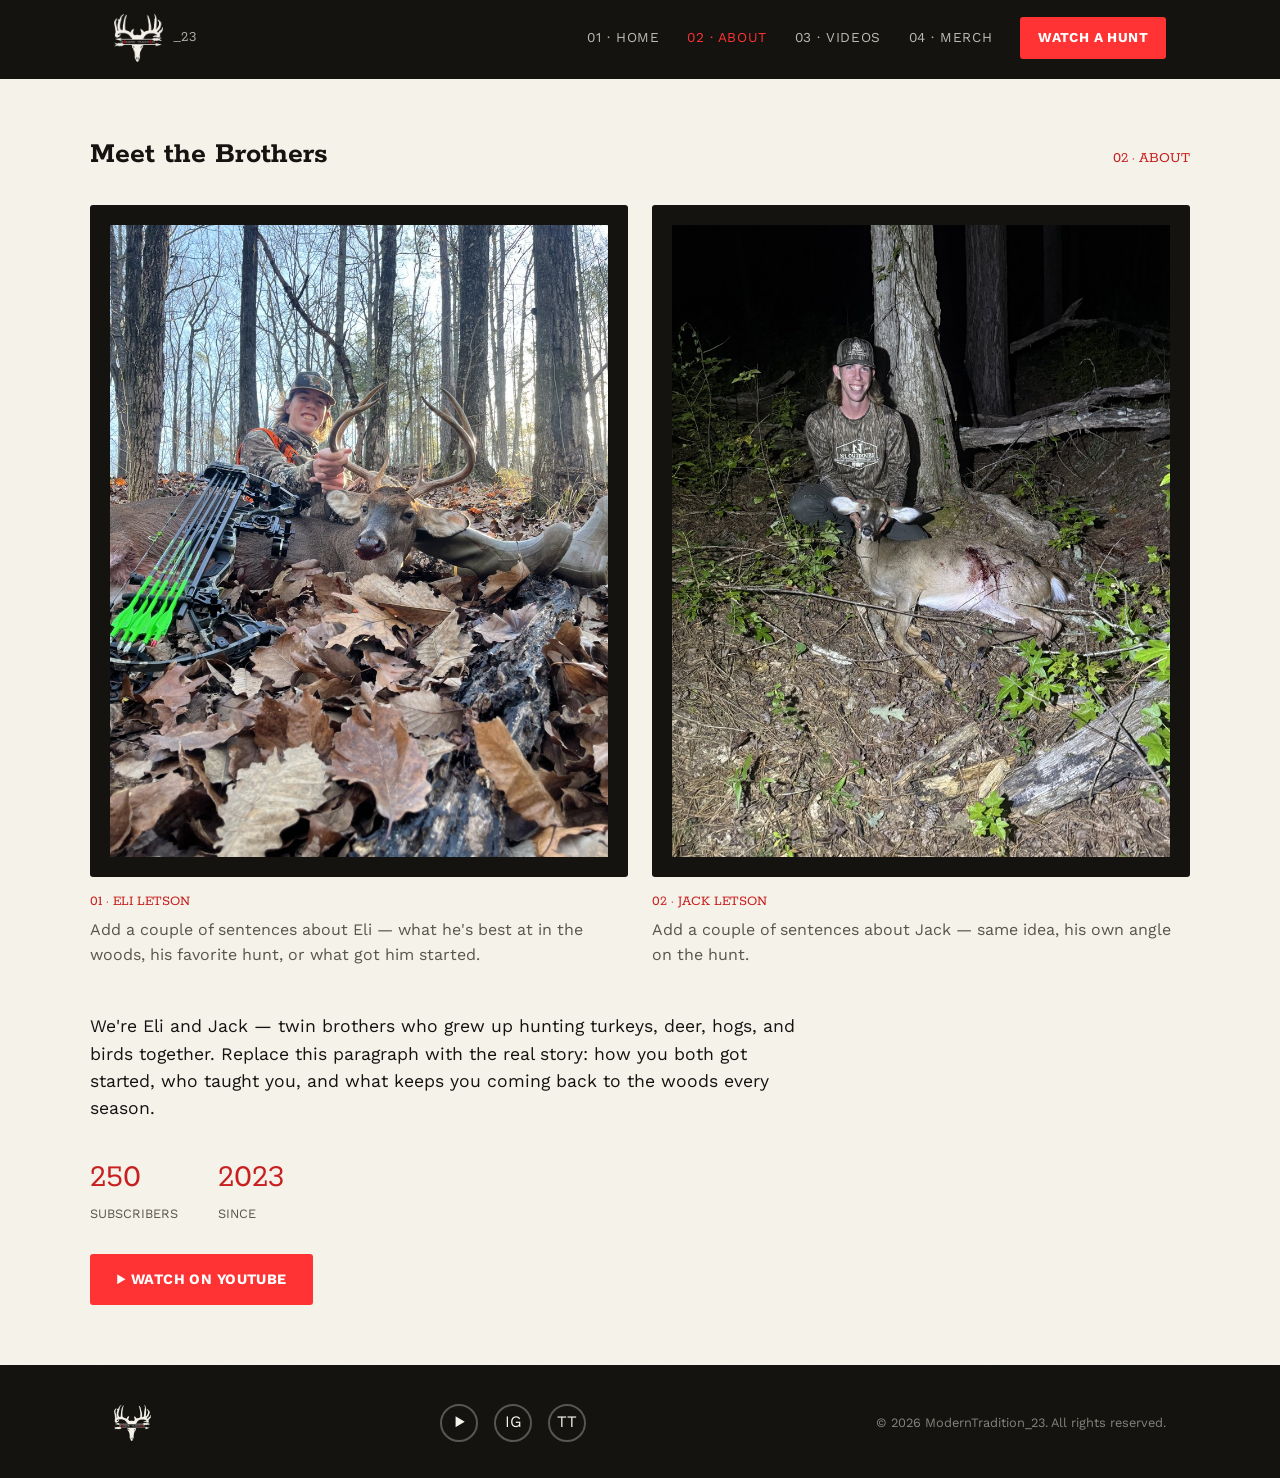
==== about.html @ 741113a1 "Initial commit of MDT website Co-Authored-By: Claude Sonnet 5 <noreply@anthropic.com>" ====
<!DOCTYPE html>
<html lang="en">
<head>
  <meta charset="UTF-8">
  <meta name="viewport" content="width=device-width, initial-scale=1.0">
  <title>About — ModernTradition_23</title>
  <link rel="preconnect" href="https://fonts.googleapis.com">
  <link href="https://fonts.googleapis.com/css2?family=Rokkitt:wght@500;700&family=Work+Sans:wght@400;500;600;700&display=swap" rel="stylesheet">
  <link rel="stylesheet" href="style.css">
</head>
<body>

  <header class="site-header">
    <div class="header-inner">
      <a href="index.html" class="logo-mark"><img src="logo_reversed_240.png" alt="ModernTradition_23 logo"><span class="logo-handle">_23</span></a>
      <button class="nav-toggle" id="navToggle" aria-label="Toggle menu" aria-expanded="false">☰</button>
      <nav class="site-nav" id="siteNav">
        <a href="index.html" class="nav-link">01 · Home</a>
        <a href="about.html" class="nav-link active">02 · About</a>
        <a href="videos.html" class="nav-link">03 · Videos</a>
        <a href="merch.html" class="nav-link">04 · Merch</a>
        <a href="https://youtube.com/@ModernTradition_23" class="nav-cta" target="_blank" rel="noopener">Watch a Hunt</a>
      </nav>
    </div>
    <div class="tag-strip" aria-hidden="true"></div>
  </header>

  <section class="section wrap">
    <div class="section-head">
      <h2>Meet the Brothers</h2>
      <span class="section-num">02 · ABOUT</span>
    </div>

    <!-- Twins get equal billing, side by side — the "01 / 02" numbering
         here actually means something, since they're a pair. -->
    <div class="twins-row">
      <div class="twin-card">
        <img src="eli.jpg" alt="Eli Letson" class="portrait-block portrait-photo">
        <div class="twin-num">01 · Eli Letson</div>
        <p style="color:var(--color-ink-soft);">
          Add a couple of sentences about Eli — what he's best at in the woods,
          his favorite hunt, or what got him started.
        </p>
      </div>
      <div class="twin-card">
        <img src="jack.jpg" alt="Jack Letson" class="portrait-block portrait-photo">
        <div class="twin-num">02 · Jack Letson</div>
        <p style="color:var(--color-ink-soft);">
          Add a couple of sentences about Jack — same idea, his own angle
          on the hunt.
        </p>
      </div>
    </div>

    <!-- ✏️ CUSTOMIZE: the shared origin story, in the brothers' own voice -->
    <p style="font-size:1.1rem; max-width:720px; margin-bottom:20px;">
      We're Eli and Jack — twin brothers who grew up hunting turkeys, deer,
      hogs, and birds together. Replace this paragraph with the real story:
      how you both got started, who taught you, and what keeps you coming
      back to the woods every season.
    </p>

    <div class="stat-row">
      <div>
        <div class="stat-num" id="subscriberCount">250</div>
        <div class="stat-label">Subscribers</div>
      </div>
      <div>
        <div class="stat-num">2023</div>
        <div class="stat-label">Since</div>
      </div>
    </div>

    <a href="https://youtube.com/@ModernTradition_23" class="btn btn-primary" target="_blank" rel="noopener">▶ Watch on YouTube</a>
  </section>

  <footer class="site-footer">
    <div class="tag-strip" aria-hidden="true"></div>
    <div class="footer-inner">
      <span class="logo-mark"><img src="logo_reversed_240.png" alt="ModernTradition_23 logo"></span>
      <div class="social-links">
        <a href="https://youtube.com/@ModernTradition_23" target="_blank" rel="noopener" aria-label="YouTube">▶</a>
        <a href="https://www.instagram.com/modern_tradition23" target="_blank" rel="noopener" aria-label="Instagram">IG</a>
        <a href="https://www.tiktok.com/@Modern_tradition_23" target="_blank" rel="noopener" aria-label="TikTok">TT</a>
      </div>
      <span class="footer-note">© 2026 ModernTradition_23. All rights reserved.</span>
    </div>
  </footer>

  <script src="script.js"></script>
</body>
</html>
---- style.css ----
/* ============================================
   MODERNTRADITION_23 — shared stylesheet
   Palette now matches the real logo: black,
   white/paper, and target red.
============================================ */

:root {
  --color-paper: #F5F2EA;
  --color-paper-light: #FFFFFF;
  --color-ink: #141310;
  --color-ink-soft: #58554B;
  --color-red: #FF3333;
  --color-red-deep: #C81F1F;

  --font-display: "Rokkitt", serif;
  --font-body: "Work Sans", sans-serif;

  --max-width: 1100px;
  --radius: 3px;
}

* { box-sizing: border-box; margin: 0; padding: 0; }
html { scroll-behavior: smooth; }

body {
  background: var(--color-paper);
  color: var(--color-ink);
  font-family: var(--font-body);
  line-height: 1.55;
  -webkit-font-smoothing: antialiased;
}

img { max-width: 100%; display: block; }
a { color: inherit; text-decoration: none; }

a:focus-visible,
button:focus-visible {
  outline: 3px solid var(--color-red);
  outline-offset: 2px;
}

h1, h2, h3 {
  font-family: var(--font-display);
  font-weight: 700;
  line-height: 1.05;
}

.wrap {
  max-width: var(--max-width);
  margin: 0 auto;
  padding: 0 24px;
}

/* Signature divider: dashed line, echoes a tag's perforated edge */
.tag-strip {
  height: 3px;
  border-top: 3px dashed var(--color-ink);
  opacity: 0.35;
}

/* ---- Header / nav ---- */
.site-header {
  background: var(--color-ink);
  color: var(--color-paper);
  position: sticky;
  top: 0;
  z-index: 50;
}

.header-inner {
  max-width: var(--max-width);
  margin: 0 auto;
  padding: 14px 24px;
  display: flex;
  align-items: center;
  justify-content: space-between;
}

.logo-mark {
  display: flex;
  align-items: center;
  gap: 10px;
}
.logo-mark img {
  height: 48px;
  width: auto;
  /* the source PNG has a transparent background, so it sits cleanly on the dark header */
}
.logo-handle {
  font-family: var(--font-display);
  font-size: 0.95rem;
  letter-spacing: 0.03em;
  color: var(--color-paper);
  opacity: 0.7;
}

.nav-toggle {
  display: none;
  background: none;
  border: 2px solid var(--color-paper);
  color: var(--color-paper);
  font-size: 1rem;
  padding: 6px 10px;
  border-radius: var(--radius);
  cursor: pointer;
}

.site-nav {
  display: flex;
  align-items: center;
  gap: 28px;
}

.nav-link {
  font-size: 0.85rem;
  letter-spacing: 0.04em;
  text-transform: uppercase;
  opacity: 0.75;
  transition: opacity 0.15s ease;
}
.nav-link:hover,
.nav-link.active { opacity: 1; }
.nav-link.active { color: var(--color-red); }

.nav-cta {
  background: var(--color-red);
  color: #fff;
  font-weight: 700;
  font-size: 0.85rem;
  padding: 10px 18px;
  border-radius: var(--radius);
  text-transform: uppercase;
  letter-spacing: 0.03em;
  transition: transform 0.15s ease;
}
.nav-cta:hover { transform: translateY(-2px); }

@media (max-width: 760px) {
  .nav-toggle { display: block; }
  .site-nav {
    position: absolute;
    top: 100%;
    left: 0;
    right: 0;
    background: var(--color-ink);
    flex-direction: column;
    align-items: flex-start;
    gap: 0;
    max-height: 0;
    overflow: hidden;
    transition: max-height 0.25s ease;
  }
  .site-nav.open { max-height: 320px; }
  .nav-link, .nav-cta {
    width: 100%;
    padding: 16px 24px;
    border-top: 1px solid rgba(245,242,234,0.12);
  }
  .nav-cta { border-radius: 0; text-align: center; }
}

/* ---- Buttons ---- */
.btn {
  display: inline-block;
  padding: 14px 26px;
  border-radius: var(--radius);
  font-weight: 700;
  text-transform: uppercase;
  letter-spacing: 0.03em;
  font-size: 0.9rem;
  transition: transform 0.15s ease;
}
.btn:hover { transform: translateY(-2px); }
.btn-primary { background: var(--color-red); color: #fff; }
.btn-outline {
  background: transparent;
  border: 2px solid var(--color-ink);
  color: var(--color-ink);
}

/* ---- Hero ---- */
.hero { padding: 70px 0 60px; text-align: center; }

.eyebrow {
  display: inline-flex;
  align-items: center;
  gap: 8px;
  font-size: 0.8rem;
  letter-spacing: 0.08em;
  text-transform: uppercase;
  color: var(--color-ink-soft);
  font-weight: 700;
  margin-bottom: 20px;
}

.blaze-dot {
  width: 8px;
  height: 8px;
  border-radius: 50%;
  background: var(--color-red);
  animation: pulse 1.8s infinite ease-in-out;
}
@media (prefers-reduced-motion: reduce) { .blaze-dot { animation: none; } }
@keyframes pulse { 0%, 100% { opacity: 1; } 50% { opacity: 0.3; } }

.hero-logo { width: 150px; margin: 0 auto 26px; }

.species-row {
  display: flex;
  gap: 10px;
  justify-content: center;
  flex-wrap: wrap;
  margin-bottom: 26px;
}
.species-chip {
  font-family: var(--font-display);
  font-size: 0.78rem;
  text-transform: uppercase;
  letter-spacing: 0.05em;
  background: var(--color-paper-light);
  border: 2px solid var(--color-ink);
  padding: 5px 14px;
  border-radius: 999px;
}

.hero h1 { font-size: clamp(2.2rem, 5.4vw, 3.6rem); margin-bottom: 18px; }
.hero h1 .highlight { color: var(--color-red); }

.hero-sub {
  max-width: 580px;
  margin: 0 auto 34px;
  color: var(--color-ink-soft);
  font-size: 1.1rem;
}

.hero-actions { display: flex; gap: 16px; justify-content: center; flex-wrap: wrap; }

/* ---- Sections ---- */
.section { padding: 60px 0; }
.section-head {
  display: flex;
  align-items: baseline;
  justify-content: space-between;
  margin-bottom: 34px;
  flex-wrap: wrap;
  gap: 10px;
}
.section-head h2 { font-size: 1.9rem; }
.section-num {
  font-family: var(--font-display);
  color: var(--color-red-deep);
  font-size: 0.95rem;
  text-transform: uppercase;
}

/* ---- Card grid ---- */
.grid {
  display: grid;
  grid-template-columns: repeat(auto-fit, minmax(260px, 1fr));
  gap: 30px;
}

/* "Game tag" card — punch hole is red now, echoing the logo's target rings */
.card {
  position: relative;
  display: block;
  background: var(--color-paper-light);
  border: 2px solid var(--color-ink);
  border-radius: var(--radius);
  overflow: hidden;
  padding-top: 22px;
  transition: transform 0.15s ease;
}
.card:hover { transform: translateY(-3px); }
.card::before {
  content: "";
  position: absolute;
  top: 8px;
  left: 16px;
  width: 10px;
  height: 10px;
  border-radius: 50%;
  border: 2px solid var(--color-red);
  z-index: 2;
}
.card::after {
  content: "";
  position: absolute;
  top: 20px;
  left: 0;
  right: 0;
  border-top: 2px dashed var(--color-ink);
  opacity: 0.3;
}

.card-thumb {
  aspect-ratio: 16 / 9;
  position: relative;
  background: var(--color-paper);
  overflow: hidden;
}
.card-thumb img {
  width: 100%;
  height: 100%;
  object-fit: cover;
  display: block;
}
.card-thumb .duration {
  position: absolute;
  bottom: 8px;
  right: 8px;
  background: var(--color-ink);
  color: var(--color-paper);
  font-size: 0.75rem;
  padding: 2px 6px;
  border-radius: 3px;
}
.play-badge {
  position: absolute;
  top: 50%;
  left: 50%;
  transform: translate(-50%, -50%);
  width: 44px;
  height: 44px;
  border-radius: 50%;
  background: rgba(20,19,16,0.75);
  color: var(--color-paper);
  display: flex;
  align-items: center;
  justify-content: center;
  font-size: 0.95rem;
}
.card-body { padding: 18px; }
.card-body h3 { font-size: 1rem; text-transform: none; margin-bottom: 6px; font-weight: 700; }
.card-tag {
  display: inline-block;
  font-size: 0.7rem;
  text-transform: uppercase;
  letter-spacing: 0.05em;
  color: var(--color-red-deep);
  font-weight: 700;
  margin-bottom: 8px;
}

.price {
  font-family: var(--font-display);
  font-size: 1.25rem;
  color: var(--color-red);
  margin: 10px 0 14px;
}

/* ---- Filter tabs ---- */
.filter-bar { display: flex; gap: 10px; flex-wrap: wrap; margin-bottom: 36px; }
.filter-btn {
  background: transparent;
  border: 2px solid var(--color-ink);
  padding: 8px 16px;
  border-radius: 999px;
  font-family: var(--font-body);
  font-weight: 600;
  font-size: 0.85rem;
  cursor: pointer;
  transition: background 0.15s ease, color 0.15s ease;
}
.filter-btn.active,
.filter-btn:hover { background: var(--color-ink); color: var(--color-paper); }

/* ---- About page ---- */
.twins-row {
  display: grid;
  grid-template-columns: 1fr 1fr;
  gap: 24px;
  margin-bottom: 46px;
}
@media (max-width: 620px) { .twins-row { grid-template-columns: 1fr; } }
.twin-card { text-align: left; }
.portrait-block {
  aspect-ratio: 4/5;
  background: var(--color-ink);
  border-radius: var(--radius);
  display: flex;
  align-items: center;
  justify-content: center;
  color: var(--color-paper);
  font-family: var(--font-display);
  text-align: center;
  padding: 20px;
  margin-bottom: 14px;
}
.portrait-photo {
  object-fit: cover;
  width: 100%;
}

.twin-num {
  font-family: var(--font-display);
  color: var(--color-red-deep);
  font-size: 0.9rem;
  text-transform: uppercase;
  margin-bottom: 4px;
}
.twin-card h3 { font-size: 1.3rem; margin-bottom: 8px; }

.stat-row { display: flex; gap: 40px; margin: 30px 0; flex-wrap: wrap; }
.stat-num { font-family: var(--font-display); font-size: 2.1rem; color: var(--color-red-deep); }
.stat-label { font-size: 0.8rem; text-transform: uppercase; color: var(--color-ink-soft); }

/* ---- CTA band ---- */
.cta-band { background: var(--color-ink); color: var(--color-paper); text-align: center; padding: 60px 24px; }
.cta-band h2 { font-size: 2.1rem; margin-bottom: 16px; }
.cta-band p { color: rgba(245,242,234,0.7); margin-bottom: 28px; }

/* ---- Footer ---- */
.site-footer { background: var(--color-ink); color: var(--color-paper); }
.footer-inner {
  max-width: var(--max-width);
  margin: 0 auto;
  padding: 36px 24px;
  display: flex;
  justify-content: space-between;
  align-items: center;
  flex-wrap: wrap;
  gap: 16px;
}
.footer-inner .logo-mark img { height: 36px; }
.social-links { display: flex; gap: 16px; }
.social-links a {
  border: 2px solid rgba(245,242,234,0.3);
  border-radius: 50%;
  width: 38px;
  height: 38px;
  display: flex;
  align-items: center;
  justify-content: center;
  transition: border-color 0.15s ease;
}
.social-links a:hover { border-color: var(--color-red); }
.footer-note { font-size: 0.8rem; color: rgba(245,242,234,0.5); }
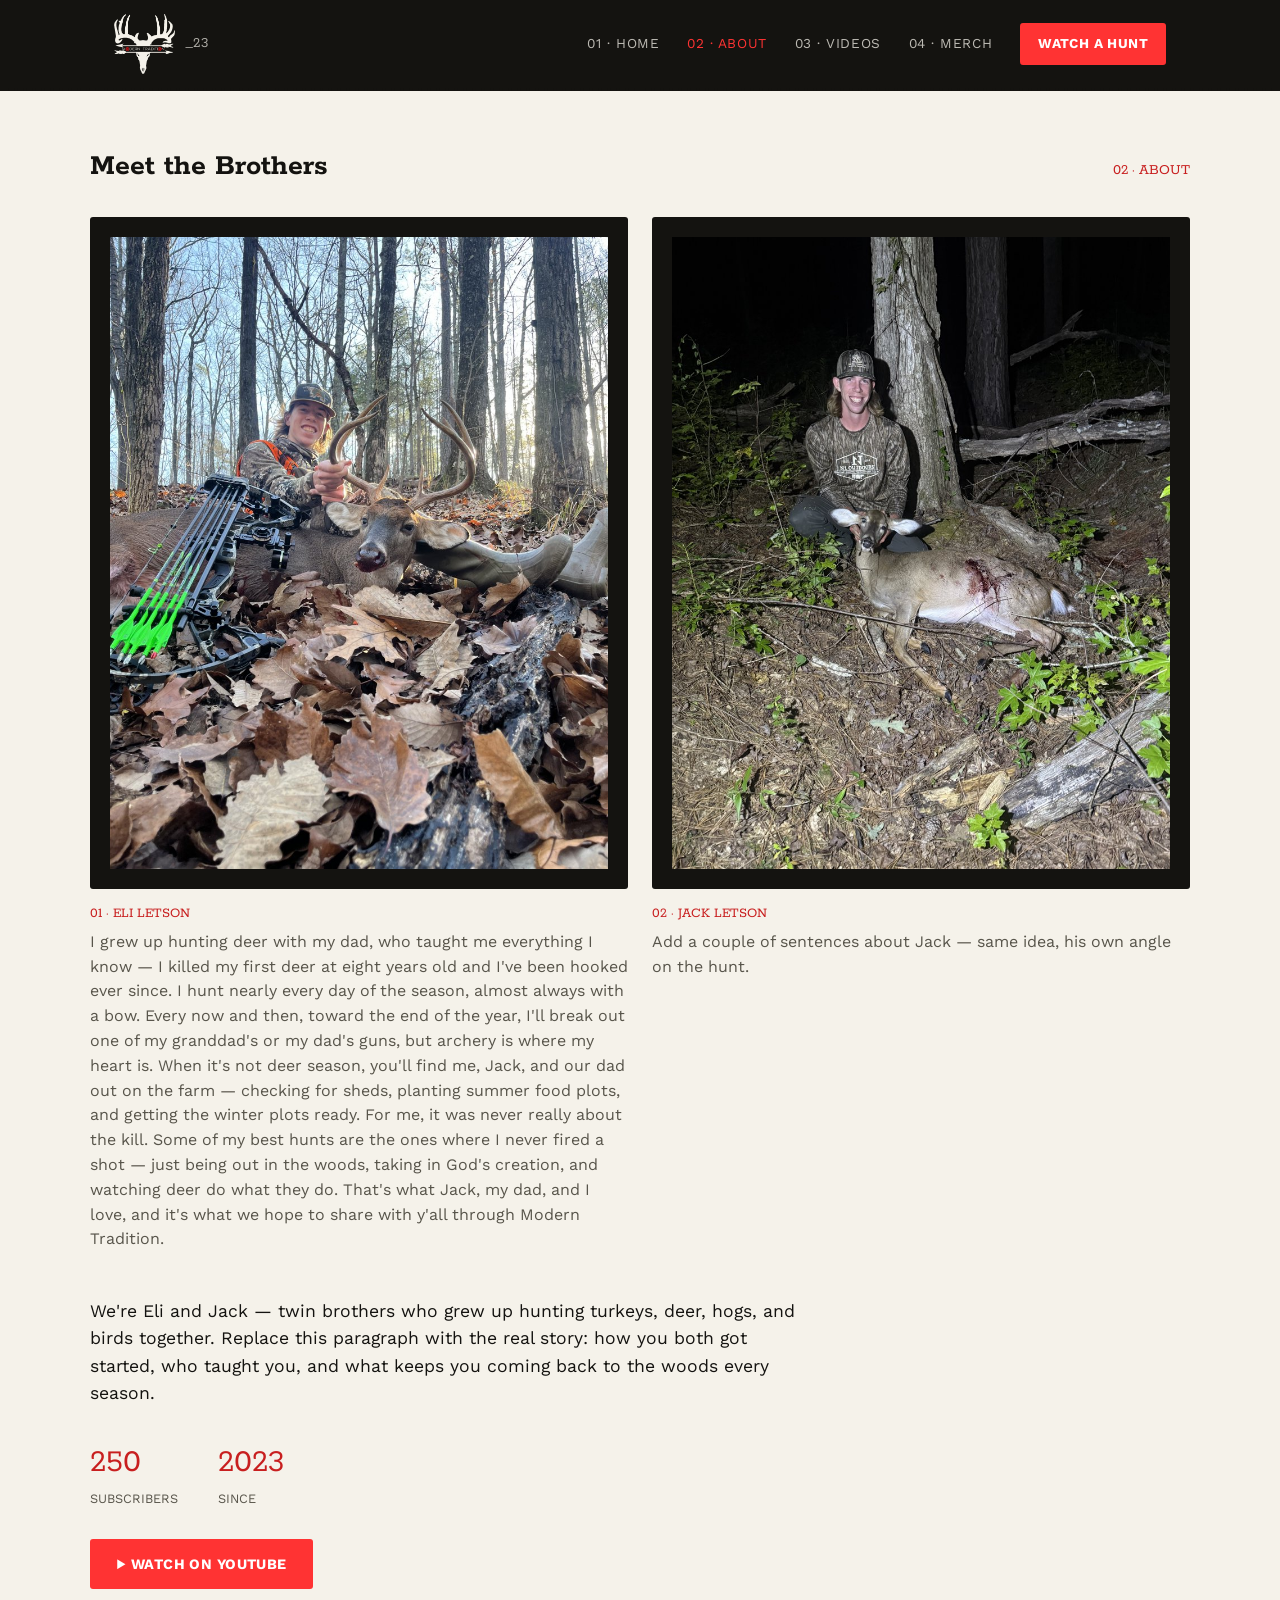
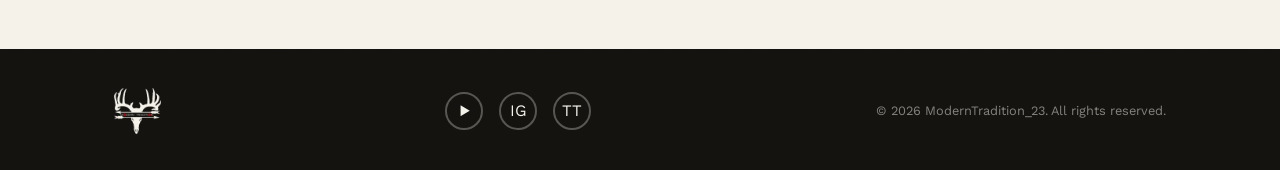
==== commit b25950de: "Add Eli's bio to the About page Co-Authored-By: Claude Sonnet 5 <noreply@anthropic.com>" ====
--- a/about.html
+++ b/about.html
@@ -38,8 +38,18 @@
         <img src="eli.jpg" alt="Eli Letson" class="portrait-block portrait-photo">
         <div class="twin-num">01 · Eli Letson</div>
         <p style="color:var(--color-ink-soft);">
-          Add a couple of sentences about Eli — what he's best at in the woods,
-          his favorite hunt, or what got him started.
+          I grew up hunting deer with my dad, who taught me everything I know —
+          I killed my first deer at eight years old and I've been hooked ever
+          since. I hunt nearly every day of the season, almost always with a
+          bow. Every now and then, toward the end of the year, I'll break out
+          one of my granddad's or my dad's guns, but archery is where my heart
+          is. When it's not deer season, you'll find me, Jack, and our dad out
+          on the farm — checking for sheds, planting summer food plots, and
+          getting the winter plots ready. For me, it was never really about
+          the kill. Some of my best hunts are the ones where I never fired a
+          shot — just being out in the woods, taking in God's creation, and
+          watching deer do what they do. That's what Jack, my dad, and I love,
+          and it's what we hope to share with y'all through Modern Tradition.
         </p>
       </div>
       <div class="twin-card">
--- a/style.css
+++ b/style.css
@@ -82,7 +82,7 @@
   gap: 10px;
 }
 .logo-mark img {
-  height: 48px;
+  height: 60px;
   width: auto;
   /* the source PNG has a transparent background, so it sits cleanly on the dark header */
 }
@@ -203,7 +203,7 @@
 @media (prefers-reduced-motion: reduce) { .blaze-dot { animation: none; } }
 @keyframes pulse { 0%, 100% { opacity: 1; } 50% { opacity: 0.3; } }
 
-.hero-logo { width: 150px; margin: 0 auto 26px; }
+.hero-logo { width: 320px; margin: 0 auto 26px; }
 
 .species-row {
   display: flex;
@@ -422,7 +422,7 @@
   flex-wrap: wrap;
   gap: 16px;
 }
-.footer-inner .logo-mark img { height: 36px; }
+.footer-inner .logo-mark img { height: 46px; }
 .social-links { display: flex; gap: 16px; }
 .social-links a {
   border: 2px solid rgba(245,242,234,0.3);
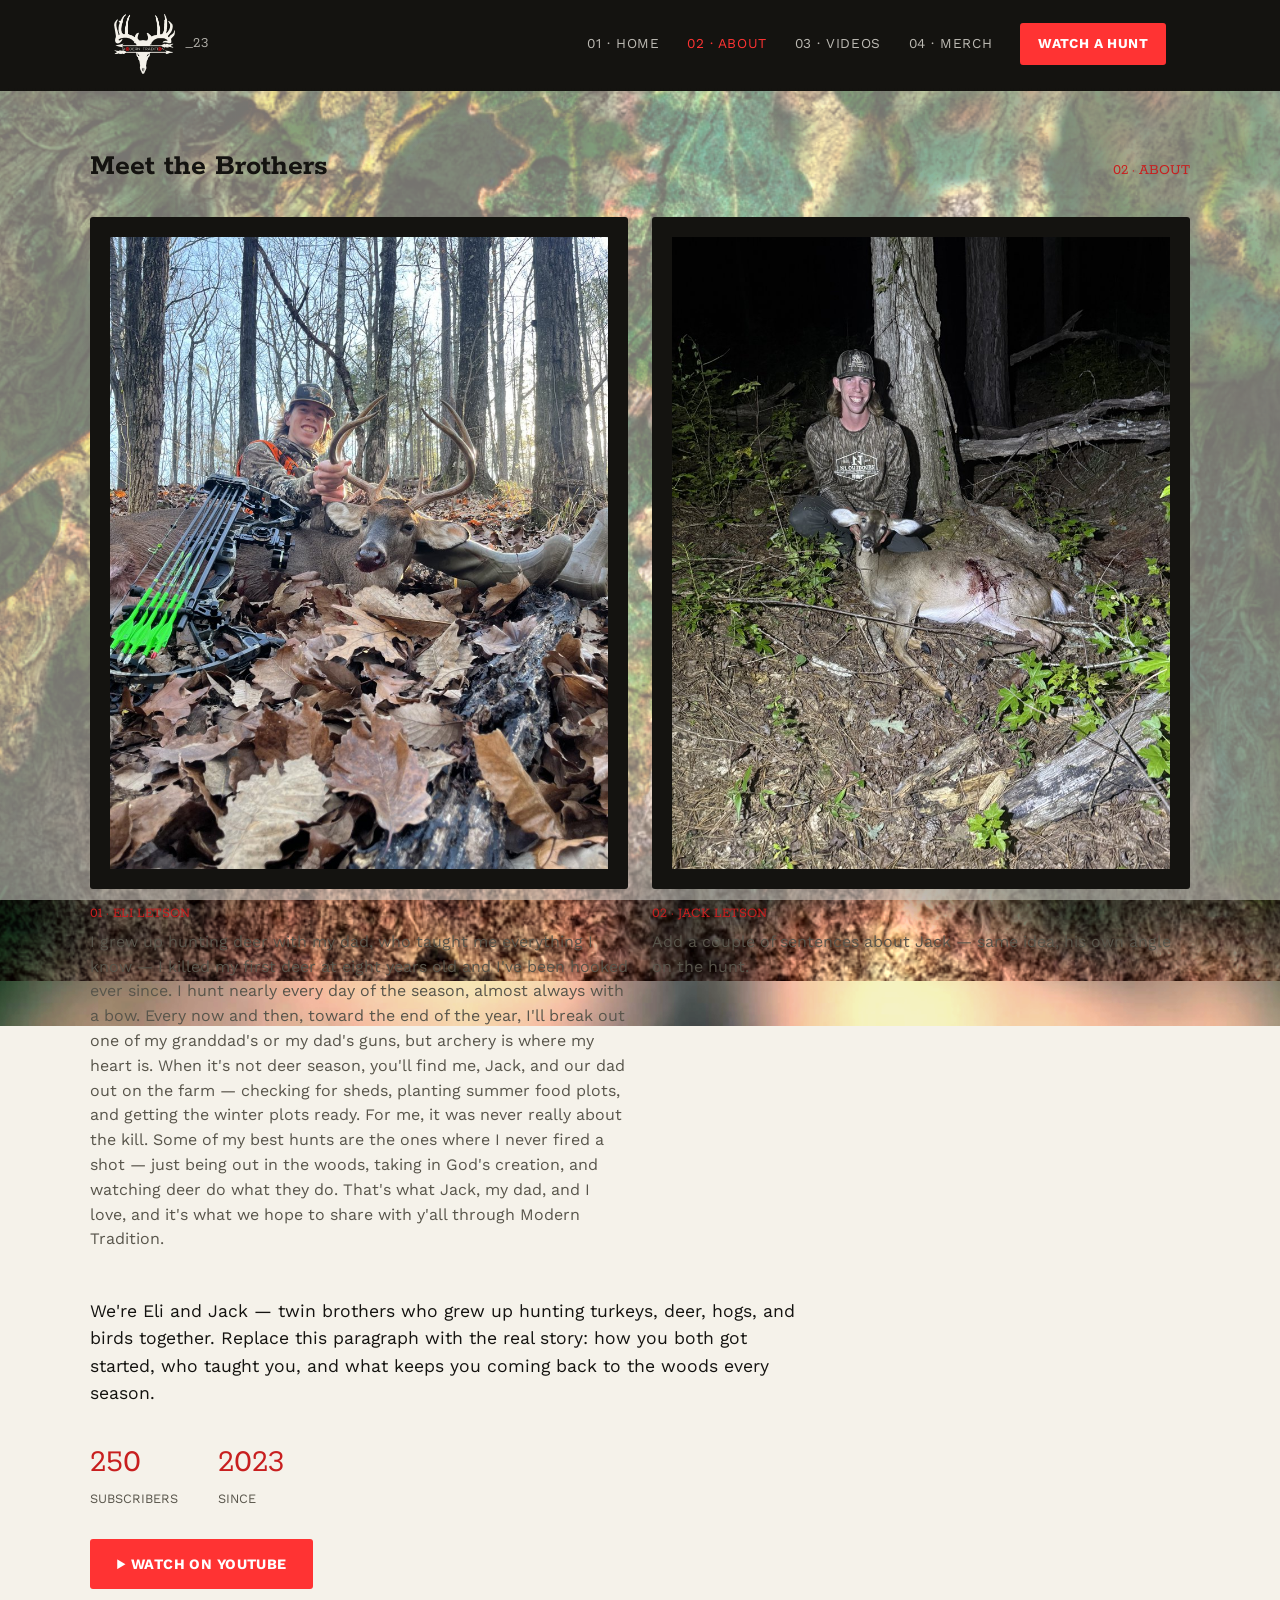
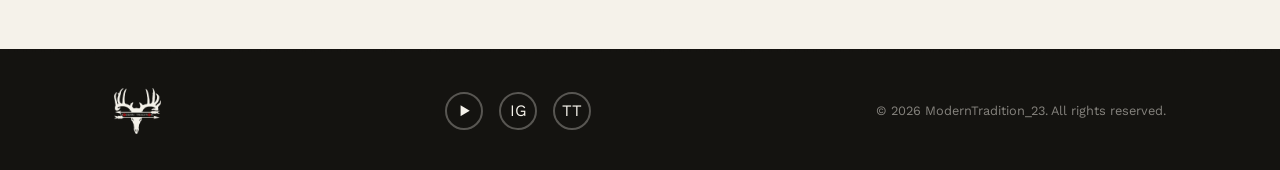
==== commit 878793e2: "Add leaf-camo parallax background across all pages Real oak leaf and tree bark photos (free-license," ====
--- a/about.html
+++ b/about.html
@@ -9,6 +9,11 @@
   <link rel="stylesheet" href="style.css">
 </head>
 <body>
+
+  <div class="camo-backdrop-bark" aria-hidden="true"></div>
+  <div class="camo-backdrop-leaves" aria-hidden="true"></div>
+  <div class="camo-backdrop-vignette" aria-hidden="true"></div>
+  <div class="camo-backdrop-tint" aria-hidden="true"></div>
 
   <header class="site-header">
     <div class="header-inner">
--- a/style.css
+++ b/style.css
@@ -32,6 +32,54 @@
 
 img { max-width: 100%; display: block; }
 a { color: inherit; text-decoration: none; }
+
+/* ============================================
+   CAMO BACKDROP — real photos, not a print.
+   Oak leaves blended over tree bark, each layer
+   scrolling at a slightly different speed so the
+   leaves visually separate from the branches
+   behind them. Photos: Cafer Sevinç (leaves) &
+   SweeMing Young (bark) via Pexels, free-use
+   license, no attribution required.
+============================================ */
+.camo-backdrop-bark {
+  position: fixed;
+  top: -9%; left: -2%;
+  width: 104%; height: 118%;
+  z-index: -4;
+  background-image: url("bg-camo-bark.jpg");
+  background-size: cover;
+  background-position: center 40%;
+  filter: saturate(1.05) contrast(1.15) sepia(.1) brightness(1.2);
+}
+.camo-backdrop-leaves {
+  position: fixed;
+  top: -14%; left: -2%;
+  width: 104%; height: 128%;
+  z-index: -3;
+  background-image: url("bg-camo-leaves.jpg");
+  background-size: cover;
+  background-position: center 20%;
+  mix-blend-mode: multiply;
+  filter: saturate(1.35) contrast(1.15) brightness(1.35);
+  opacity: .92;
+}
+.camo-backdrop-vignette {
+  position: fixed;
+  inset: 0;
+  z-index: -2;
+  background: radial-gradient(ellipse at center, transparent 50%, rgba(20,19,16,.28) 100%);
+}
+.camo-backdrop-tint {
+  position: fixed;
+  inset: 0;
+  z-index: -1;
+  background: var(--color-paper);
+  opacity: .48;
+}
+@media (prefers-reduced-motion: no-preference) {
+  .camo-backdrop-bark, .camo-backdrop-leaves { will-change: transform; }
+}
 
 a:focus-visible,
 button:focus-visible {
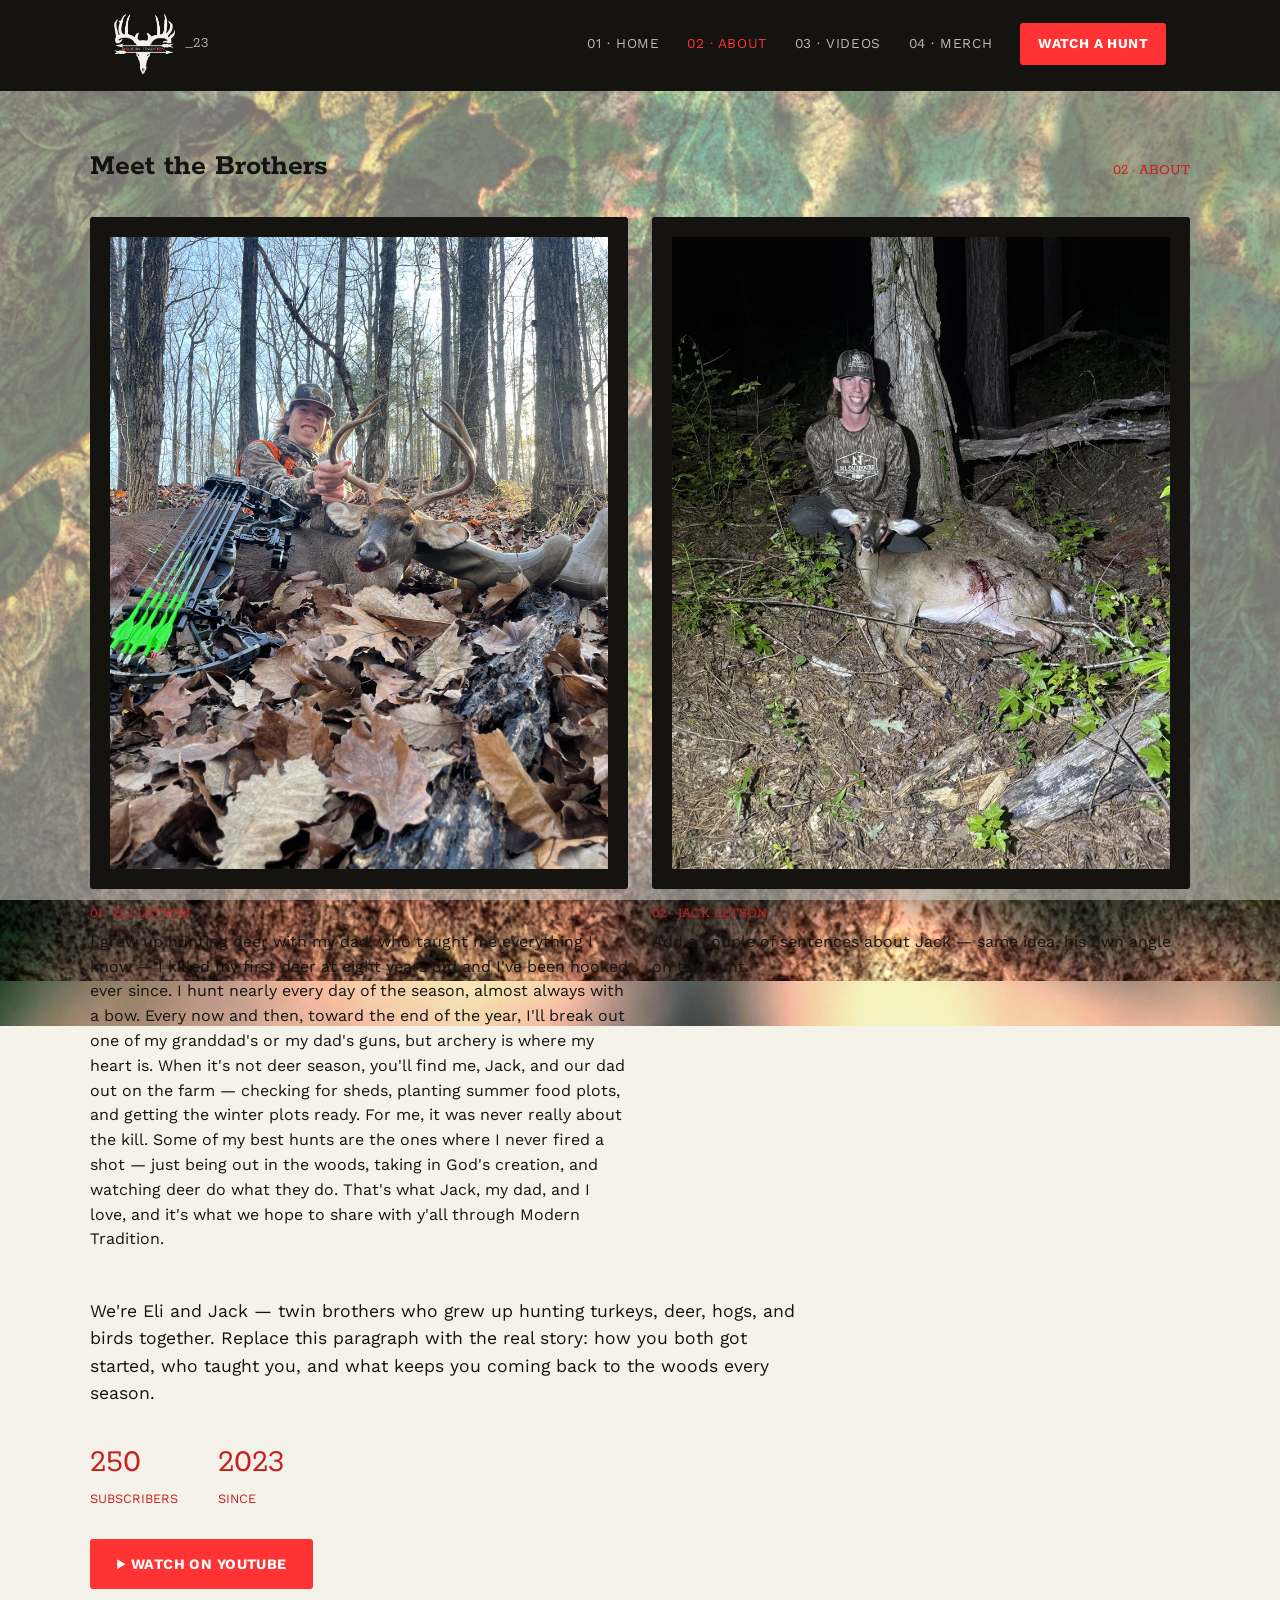
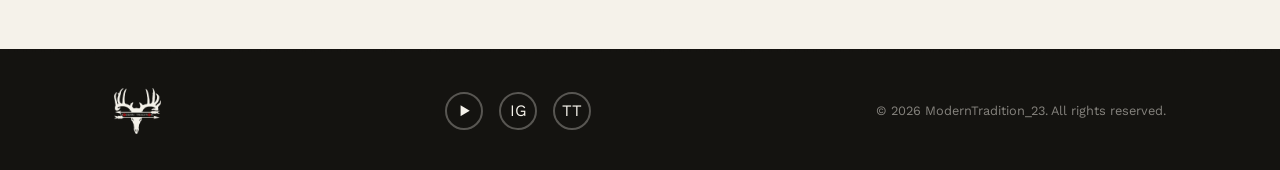
==== commit 4cdcf0e1: "Make About page bio text black, keep stat labels red Co-Authored-By: Claude Sonnet 5 <noreply@anthro" ====
--- a/about.html
+++ b/about.html
@@ -42,7 +42,7 @@
       <div class="twin-card">
         <img src="eli.jpg" alt="Eli Letson" class="portrait-block portrait-photo">
         <div class="twin-num">01 · Eli Letson</div>
-        <p style="color:var(--color-ink-soft);">
+        <p style="color:var(--color-ink);">
           I grew up hunting deer with my dad, who taught me everything I know —
           I killed my first deer at eight years old and I've been hooked ever
           since. I hunt nearly every day of the season, almost always with a
@@ -60,7 +60,7 @@
       <div class="twin-card">
         <img src="jack.jpg" alt="Jack Letson" class="portrait-block portrait-photo">
         <div class="twin-num">02 · Jack Letson</div>
-        <p style="color:var(--color-ink-soft);">
+        <p style="color:var(--color-ink);">
           Add a couple of sentences about Jack — same idea, his own angle
           on the hunt.
         </p>
--- a/style.css
+++ b/style.css
@@ -451,7 +451,7 @@
 
 .stat-row { display: flex; gap: 40px; margin: 30px 0; flex-wrap: wrap; }
 .stat-num { font-family: var(--font-display); font-size: 2.1rem; color: var(--color-red-deep); }
-.stat-label { font-size: 0.8rem; text-transform: uppercase; color: var(--color-ink-soft); }
+.stat-label { font-size: 0.8rem; text-transform: uppercase; color: var(--color-red-deep); }
 
 /* ---- CTA band ---- */
 .cta-band { background: var(--color-ink); color: var(--color-paper); text-align: center; padding: 60px 24px; }
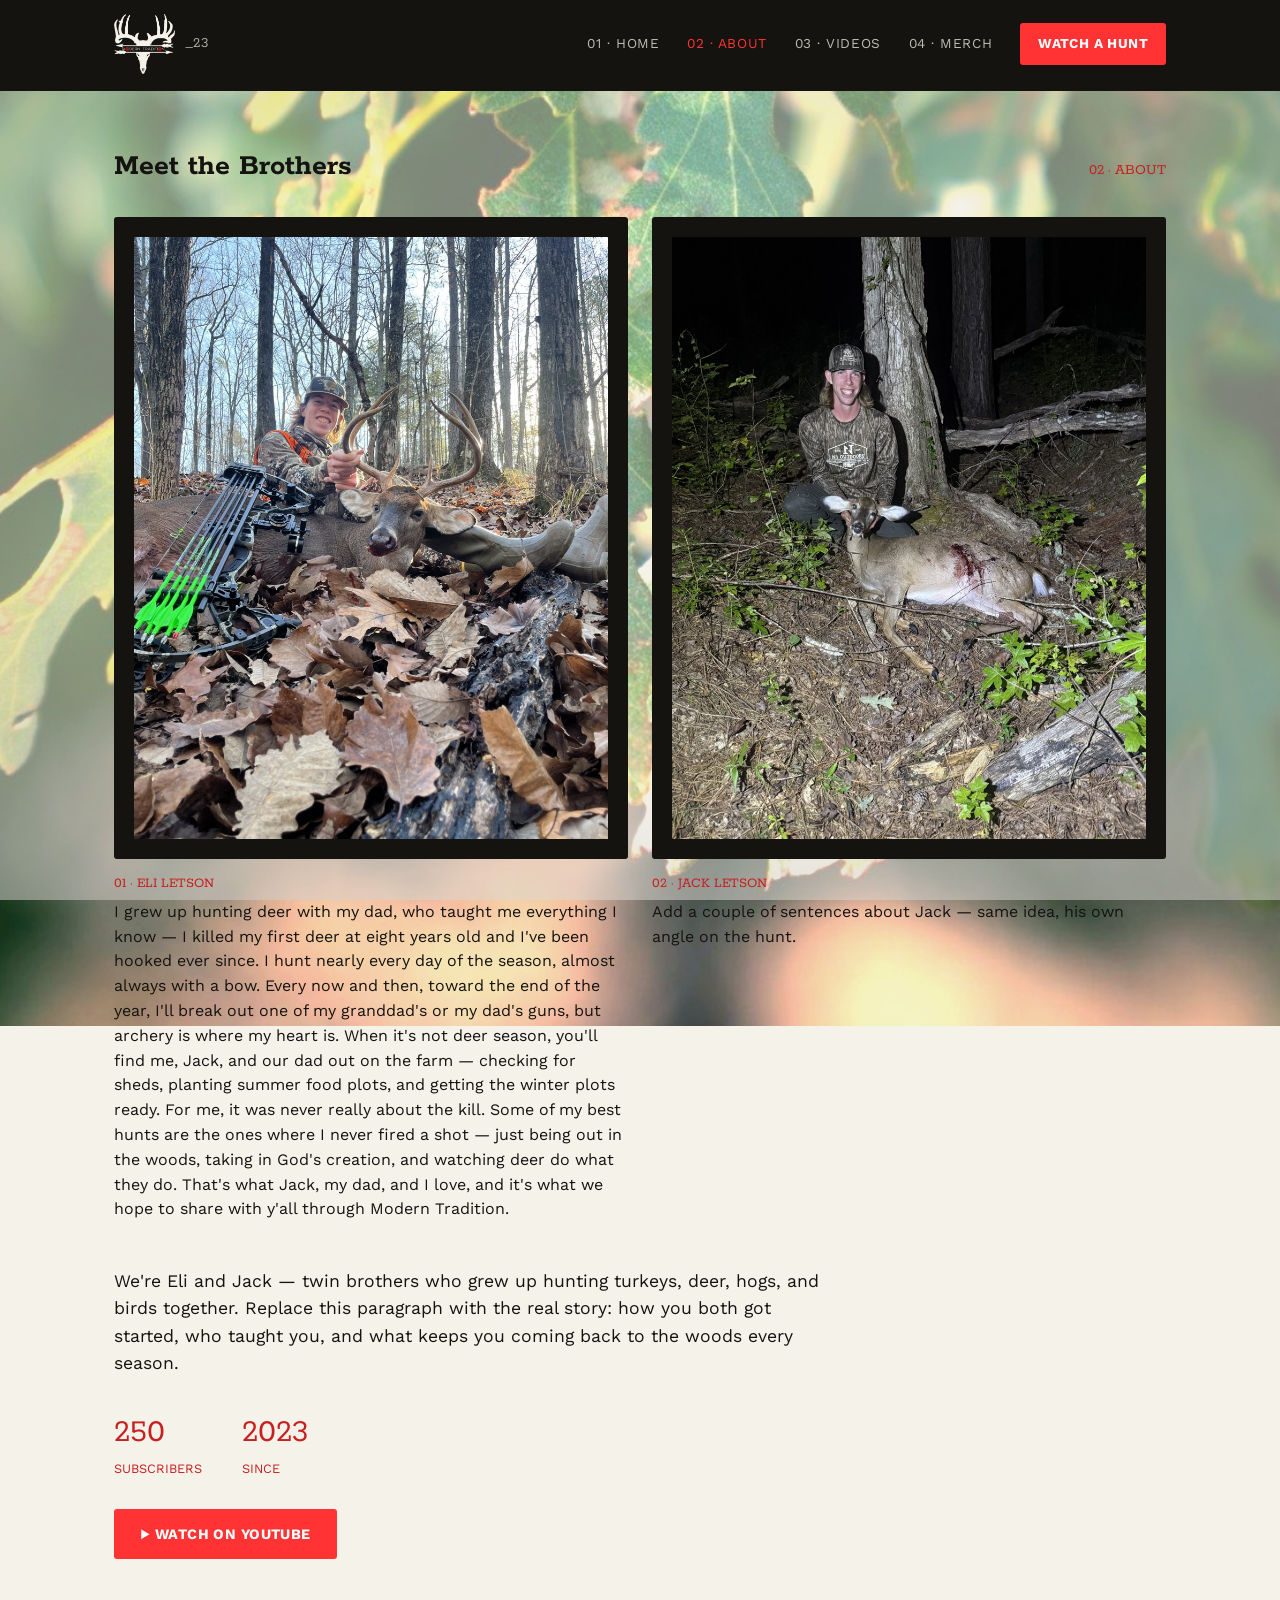
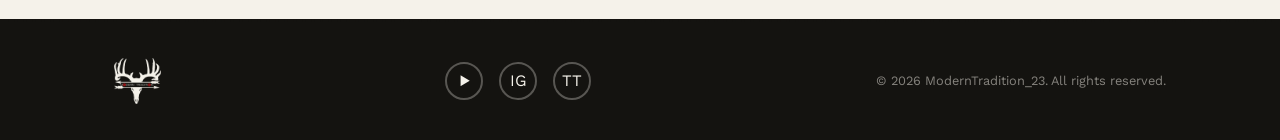
==== commit f08e6d6b: "Remove bark layer, use leaves photo alone for camo backdrop Co-Authored-By: Claude Sonnet 5 <noreply" ====
--- a/about.html
+++ b/about.html
@@ -9,8 +9,6 @@
   <link rel="stylesheet" href="style.css">
 </head>
 <body>
-
-  <div class="camo-backdrop-bark" aria-hidden="true"></div>
   <div class="camo-backdrop-leaves" aria-hidden="true"></div>
   <div class="camo-backdrop-vignette" aria-hidden="true"></div>
   <div class="camo-backdrop-tint" aria-hidden="true"></div>
--- a/style.css
+++ b/style.css
@@ -34,24 +34,11 @@
 a { color: inherit; text-decoration: none; }
 
 /* ============================================
-   CAMO BACKDROP — real photos, not a print.
-   Oak leaves blended over tree bark, each layer
-   scrolling at a slightly different speed so the
-   leaves visually separate from the branches
-   behind them. Photos: Cafer Sevinç (leaves) &
-   SweeMing Young (bark) via Pexels, free-use
-   license, no attribution required.
+   CAMO BACKDROP — real photo, not a print.
+   Oak leaves, parallax-scrolling behind the page
+   content. Photo: Cafer Sevinç via Pexels,
+   free-use license, no attribution required.
 ============================================ */
-.camo-backdrop-bark {
-  position: fixed;
-  top: -9%; left: -2%;
-  width: 104%; height: 118%;
-  z-index: -4;
-  background-image: url("bg-camo-bark.jpg");
-  background-size: cover;
-  background-position: center 40%;
-  filter: saturate(1.05) contrast(1.15) sepia(.1) brightness(1.2);
-}
 .camo-backdrop-leaves {
   position: fixed;
   top: -14%; left: -2%;
@@ -78,7 +65,7 @@
   opacity: .48;
 }
 @media (prefers-reduced-motion: no-preference) {
-  .camo-backdrop-bark, .camo-backdrop-leaves { will-change: transform; }
+  .camo-backdrop-leaves { will-change: transform; }
 }
 
 a:focus-visible,
@@ -227,7 +214,7 @@
 }
 
 /* ---- Hero ---- */
-.hero { padding: 70px 0 60px; text-align: center; }
+.hero { padding-top: 70px; padding-bottom: 60px; text-align: center; }
 
 .eyebrow {
   display: inline-flex;
@@ -252,6 +239,9 @@
 @keyframes pulse { 0%, 100% { opacity: 1; } 50% { opacity: 0.3; } }
 
 .hero-logo { width: 320px; margin: 0 auto 26px; }
+@media (max-width: 760px) {
+  .hero-logo { width: 150px; }
+}
 
 .species-row {
   display: flex;
@@ -284,7 +274,7 @@
 .hero-actions { display: flex; gap: 16px; justify-content: center; flex-wrap: wrap; }
 
 /* ---- Sections ---- */
-.section { padding: 60px 0; }
+.section { padding-top: 60px; padding-bottom: 60px; }
 .section-head {
   display: flex;
   align-items: baseline;
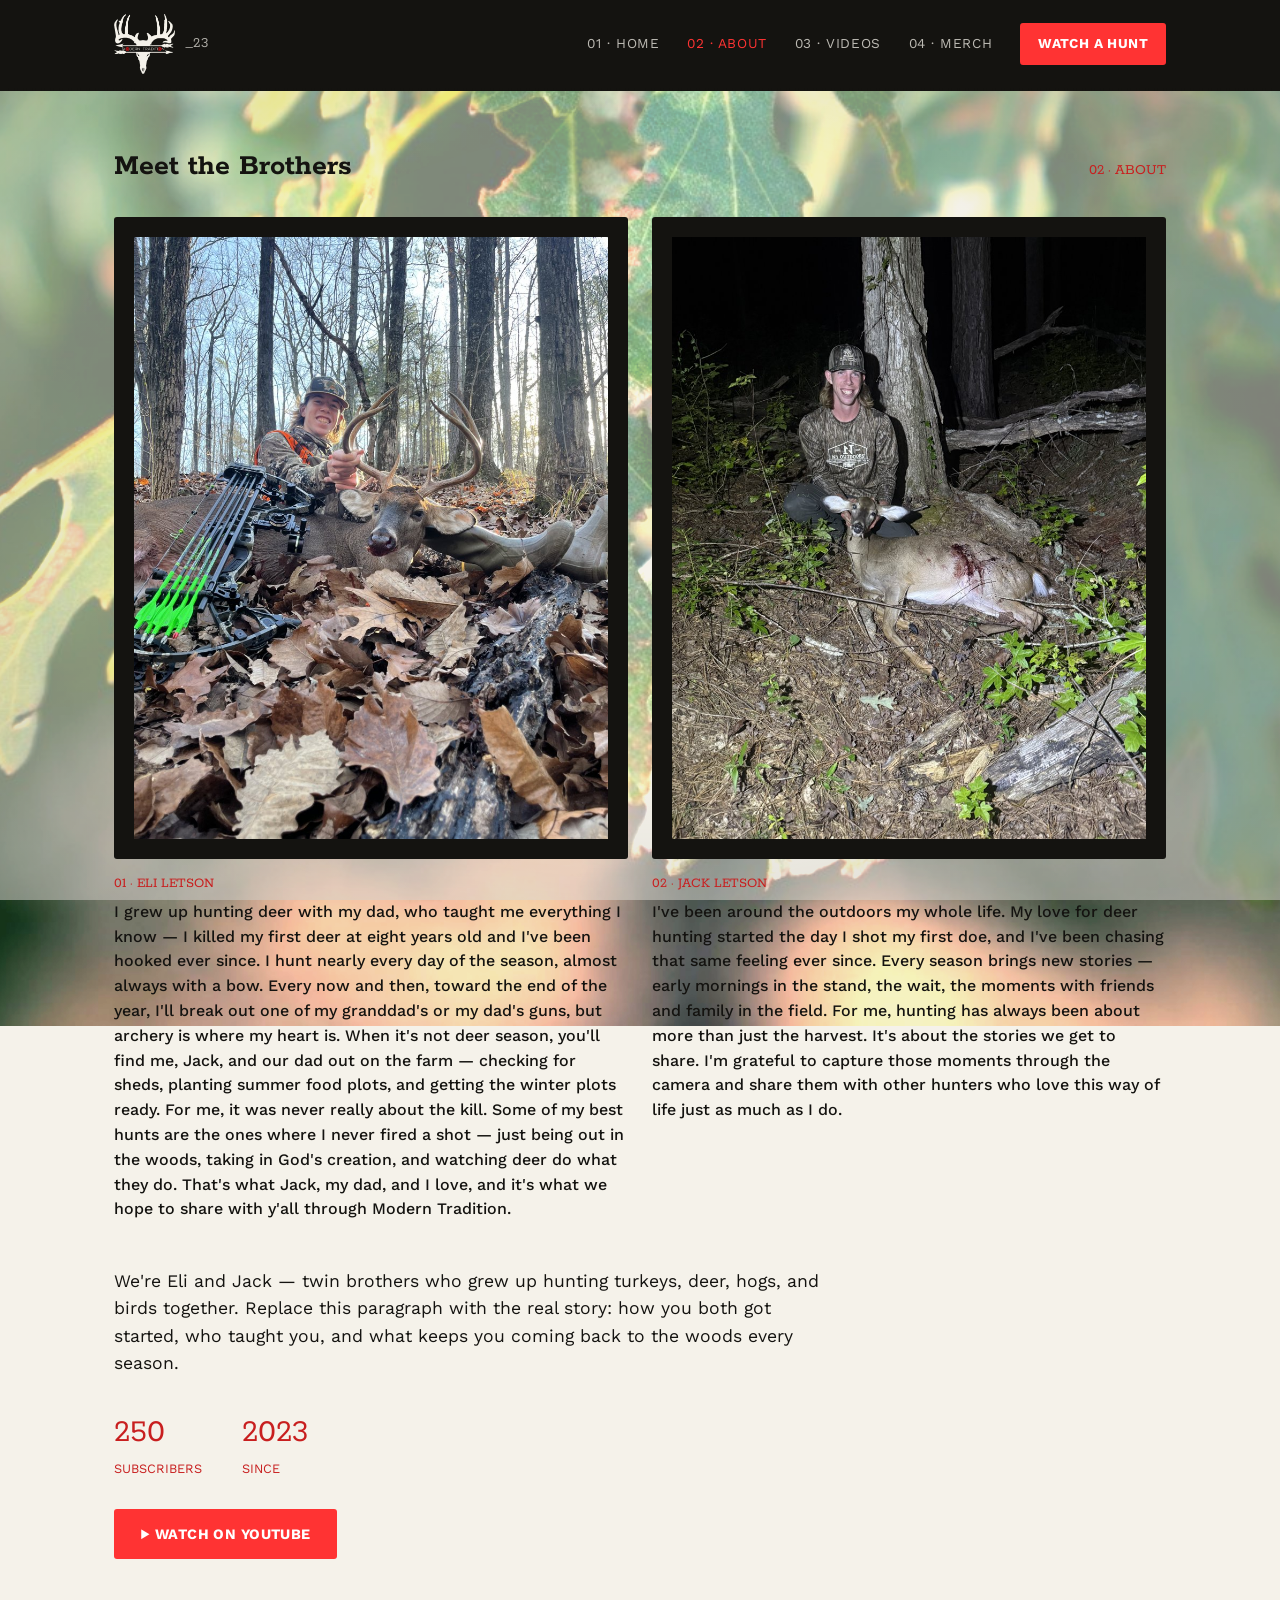
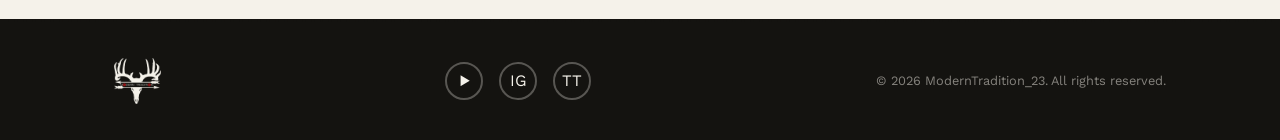
==== commit 3c921108: "Add Jack's bio to the About page, bump bio text weight Co-Authored-By: Claude Sonnet 5 <noreply@anth" ====
--- a/about.html
+++ b/about.html
@@ -40,7 +40,7 @@
       <div class="twin-card">
         <img src="eli.jpg" alt="Eli Letson" class="portrait-block portrait-photo">
         <div class="twin-num">01 · Eli Letson</div>
-        <p style="color:var(--color-ink);">
+        <p style="color:var(--color-ink); font-weight:500;">
           I grew up hunting deer with my dad, who taught me everything I know —
           I killed my first deer at eight years old and I've been hooked ever
           since. I hunt nearly every day of the season, almost always with a
@@ -58,9 +58,15 @@
       <div class="twin-card">
         <img src="jack.jpg" alt="Jack Letson" class="portrait-block portrait-photo">
         <div class="twin-num">02 · Jack Letson</div>
-        <p style="color:var(--color-ink);">
-          Add a couple of sentences about Jack — same idea, his own angle
-          on the hunt.
+        <p style="color:var(--color-ink); font-weight:500;">
+          I've been around the outdoors my whole life. My love for deer hunting
+          started the day I shot my first doe, and I've been chasing that same
+          feeling ever since. Every season brings new stories — early mornings
+          in the stand, the wait, the moments with friends and family in the
+          field. For me, hunting has always been about more than just the
+          harvest. It's about the stories we get to share. I'm grateful to
+          capture those moments through the camera and share them with other
+          hunters who love this way of life just as much as I do.
         </p>
       </div>
     </div>
